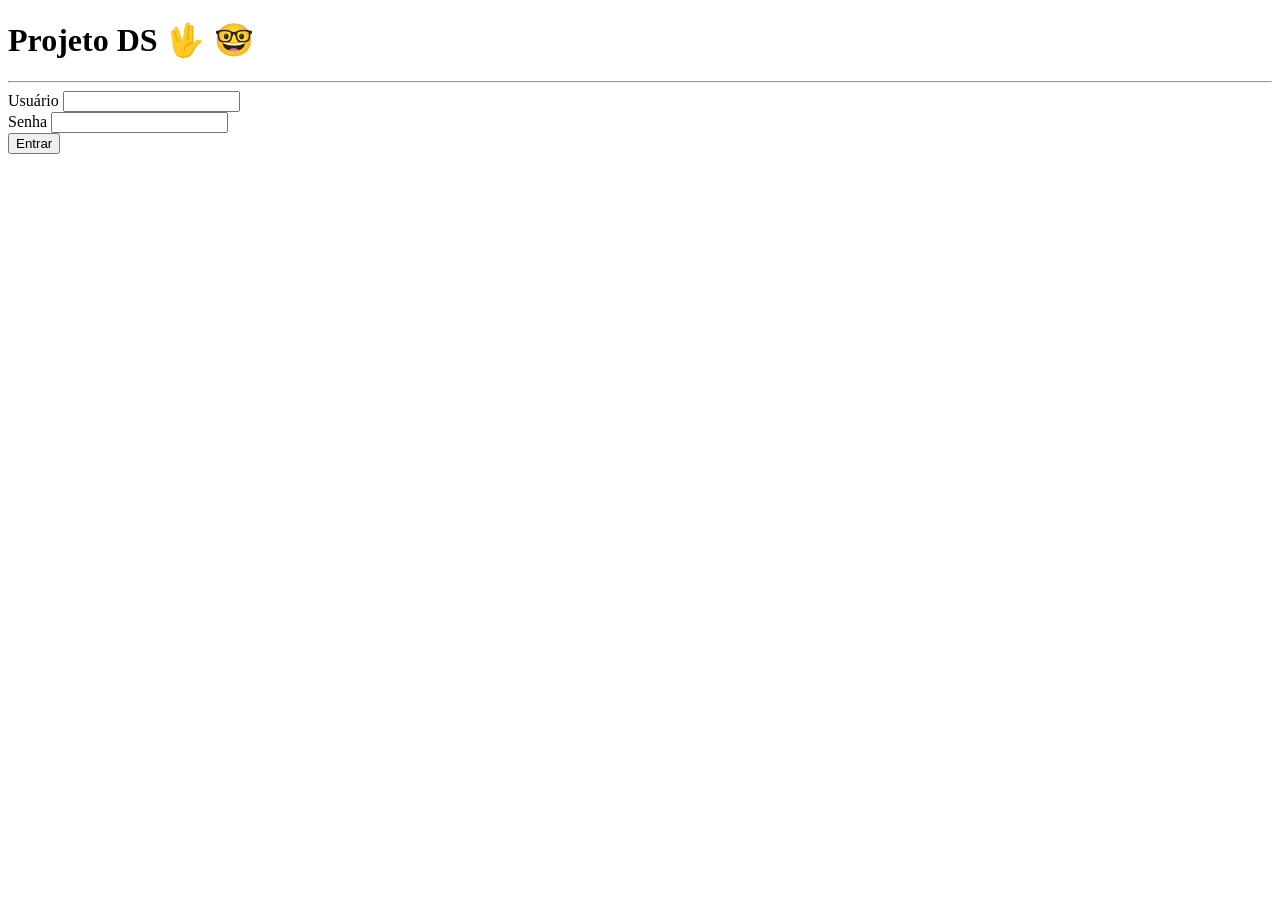
==== src/main/webapp/index.html @ af4033f2 "Redirecionamento da página de login" ====
<!DOCTYPE html>
<html lang="pt-br">

<head>
    <meta charset="UTF-8">
    <meta name="viewport" content="width=device-width, initial-scale=1.0">
    <link rel="stylesheet" href="style.css">
    <title>Projeto site DS &#x1F5A5;&#xFE0F;</title>
</head>

<body>
    <header>
        <h1>Projeto DS &#x1F596; &#x1F913;</h1>
        <hr>
    </header>
    <main>
        <form action="login" method="post">
            <div class="content">
                <div>
                    <label>Usuário</label>
                    <input type="text" name="users" class="inputUser"/>
                </div>
                <div>
                    <label>Senha</label>
                    <input type="password" name="passw" class="inputPassword"/>
                </div>
                <div>
                    <button type="submit">Entrar</button>
                </div>
            </div>
        </form>
    </main>
    <footer></footer>
</body>
</html>
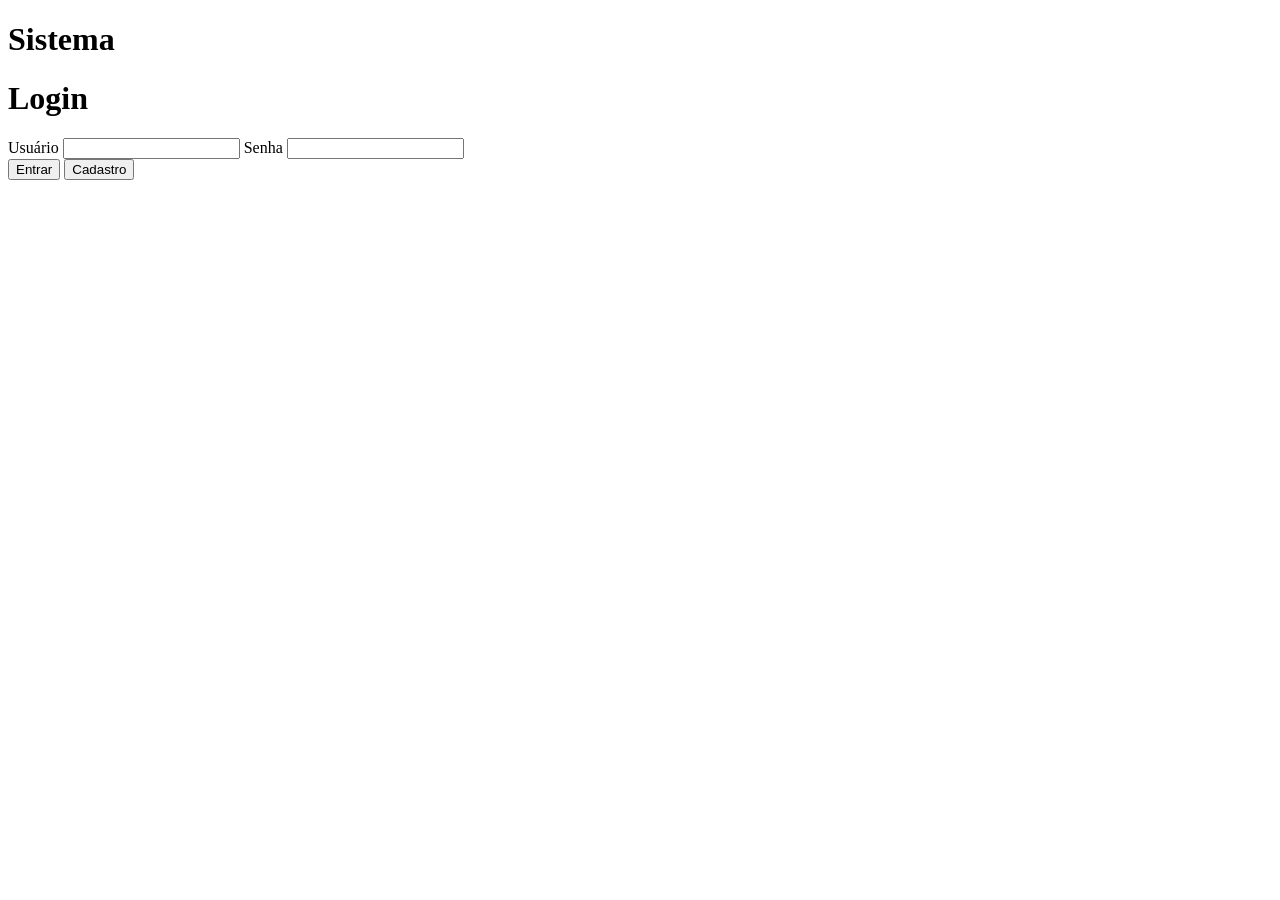
==== commit bb16adaf: "Configuração da tela de login com o banco de dados" ====
--- a/src/main/webapp/index.html
+++ b/src/main/webapp/index.html
@@ -1,34 +1,31 @@
-<!DOCTYPE html>
-<html lang="pt-br">
-
+ <!DOCTYPE html>
+<html lang="en">
 <head>
     <meta charset="UTF-8">
     <meta name="viewport" content="width=device-width, initial-scale=1.0">
-    <link rel="stylesheet" href="style.css">
-    <title>Projeto site DS &#x1F5A5;&#xFE0F;</title>
+    <title>Document</title>
 </head>
-
 <body>
     <header>
-        <h1>Projeto DS &#x1F596; &#x1F913;</h1>
-        <hr>
+        <h1>Sistema</h1>
     </header>
     <main>
-        <form action="login" method="post">
-            <div class="content">
-                <div>
-                    <label>Usuário</label>
-                    <input type="text" name="users" class="inputUser"/>
-                </div>
-                <div>
-                    <label>Senha</label>
-                    <input type="password" name="passw" class="inputPassword"/>
-                </div>
-                <div>
-                    <button type="submit">Entrar</button>
-                </div>
+        <setion>
+            <div>
+                <h1>Login</h1>
             </div>
-        </form>
+            <div>
+                <label>Usuário</label>
+                <input type="text" name="users" class= "inputUser"/>
+                <label>Senha</label>
+                <input type="password" name="passw" class="inputPassword" />
+            </div>
+            <div>
+                <button>Entrar</button>
+                <button>Cadastro</button>
+            </div>
+            </setion>
+        </setion>
     </main>
     <footer></footer>
 </body>
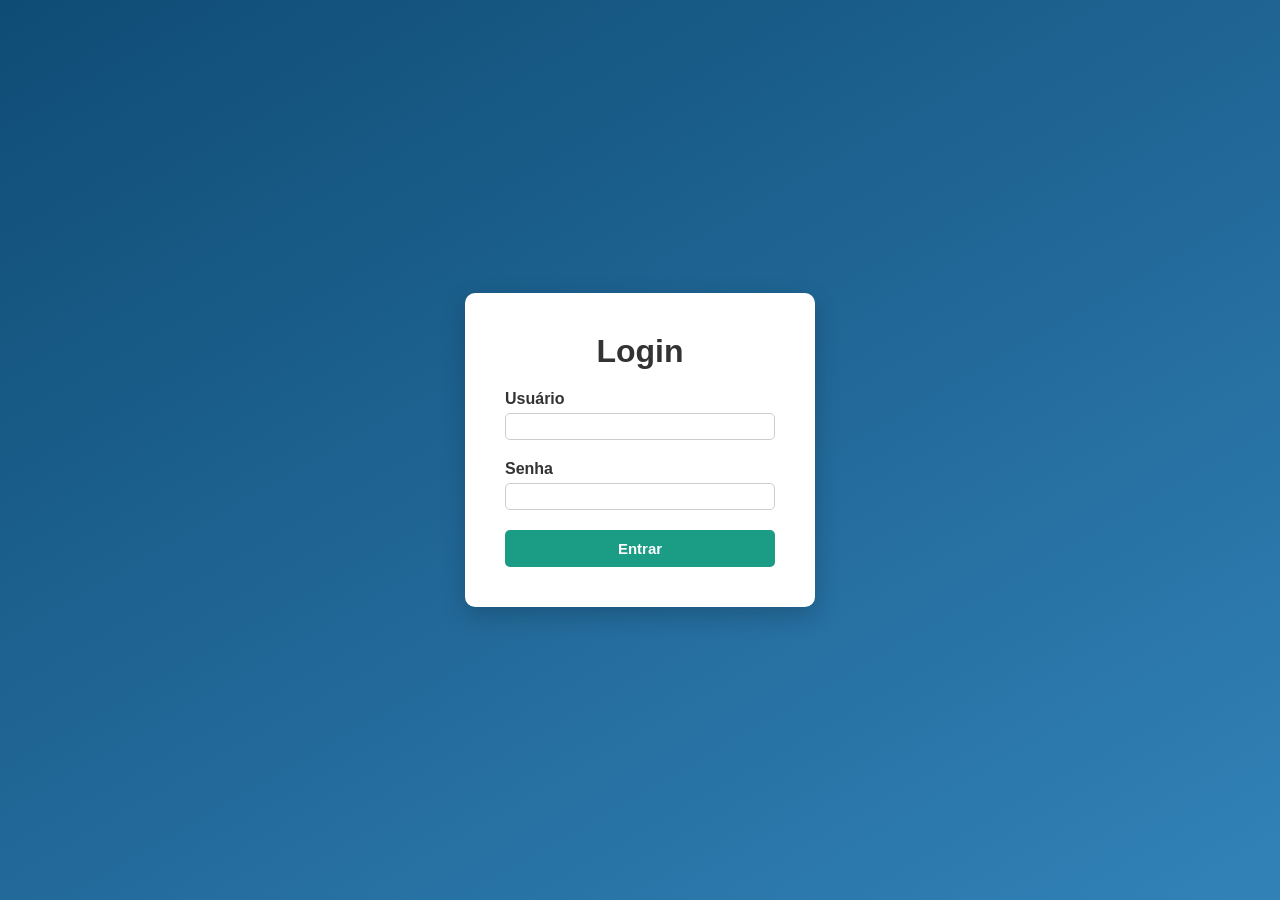
==== commit 8add13f1: "css tela de login" ====
--- a/src/main/webapp/index.html
+++ b/src/main/webapp/index.html
@@ -1,32 +1,27 @@
- <!DOCTYPE html>
-<html lang="en">
-<head>
-    <meta charset="UTF-8">
-    <meta name="viewport" content="width=device-width, initial-scale=1.0">
-    <title>Document</title>
-</head>
-<body>
-    <header>
-        <h1>Sistema</h1>
-    </header>
-    <main>
-        <setion>
-            <div>
+
+<!DOCTYPE html>
+<html>
+    <head>
+        <link rel="stylesheet" href="reset.css"/>
+        <link rel="stylesheet" href="color.css"/>
+        <link rel="stylesheet" href="login.css"/>
+        <title>Start Page</title>
+        <meta http-equiv="Content-Type" content="text/html; charset=UTF-8">
+    </head>
+    <body>
+        <form action="login" method="post">
+            <div class="container">
                 <h1>Login</h1>
+                <div>
+                    <label>Usuário</label>
+                    <input type="text" name="users" class="inputUser"/>
+                </div>
+                <div>
+                    <label>Senha</label>
+                    <input type="password" name="passw" class="inputPassword"/>
+                </div>
+                    <button type="submit">Entrar</button>
             </div>
-            <div>
-                <label>Usuário</label>
-                <input type="text" name="users" class= "inputUser"/>
-                <label>Senha</label>
-                <input type="password" name="passw" class="inputPassword" />
-            </div>
-            <div>
-                <button>Entrar</button>
-                <button>Cadastro</button>
-            </div>
-            </setion>
-        </setion>
-    </main>
-    <footer></footer>
-</body>
-</html>+        </form>
+    </body>
+</html>
--- a/src/main/webapp/color.css
+++ b/src/main/webapp/color.css
@@ -0,0 +1,19 @@
+:root {
+    /* Cores principais */
+    --primary-dark: #0f4c75;
+    --primary-medium: #3282b8;
+    --primary-light: #bbe1fa;
+
+    /* Cor de ação (botões / confirmação) */
+    --success: #1b9c85;
+    --success-hover: #157a6e;
+
+    /* Neutros */
+    --white: #ffffff;
+    --gray-light: #f5f5f5;
+    --gray-medium: #cccccc;
+    --gray-dark: #333333;
+
+    /* Sombra */
+    --shadow-default: rgba(0, 0, 0, 0.2);
+}
--- a/src/main/webapp/login.css
+++ b/src/main/webapp/login.css
@@ -0,0 +1,64 @@
+body {
+    height: 100vh;
+    background: linear-gradient(150deg, var(--primary-dark), var(--primary-medium));
+    display: flex;
+    justify-content: center;
+    align-items: center;
+}
+
+/*contaier principal*/
+.container {
+    background-color: var(--white);
+    padding: 40px;
+    width: 350px;
+    box-shadow: 0px 8px 25px var(--shadow-default);
+    border-radius: 10px;
+}
+
+/* Titulo */
+.container h1 {
+    text-align: center;
+    margin-bottom: 20px;
+    color: var(--gray-dark);
+}
+
+label {
+    display: block;
+    margin-bottom: 5px;
+    font-weight: bold;
+    color: var(--gray-dark);
+}
+
+input {
+    width: 100%;
+    padding: 5px;
+    margin-bottom: 20px;
+    border-radius: 5px;
+    border: 1px solid var(--gray-medium);
+    transition: 0.3s; 
+    
+}
+
+input:focus {
+    border-color: var(--primary-medium);
+    outline: none; 
+    box-shadow: 0 0 5px var(--primary-medium);
+}
+
+button {
+    width: 100%;
+    padding: 10px;
+    background-color: var(--success);
+    border: none;
+    border-radius: 5px;
+    color: var(--white);
+    font-size: 15px;
+    font-weight: bold;
+    cursor: pointer;
+    transition: 0.3s;   
+}
+
+button:hover {
+    background-color: var(--success-hover);
+}
+
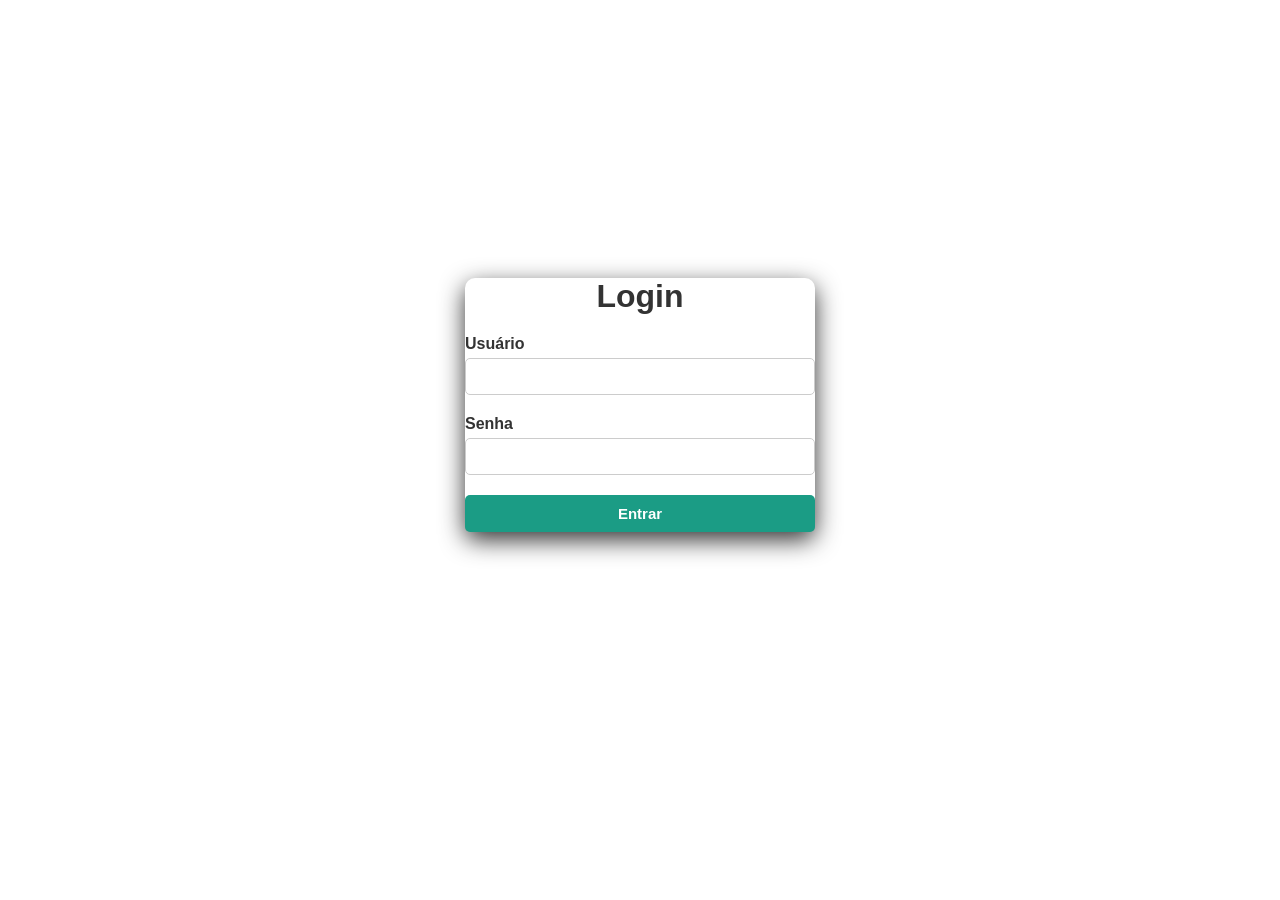
==== commit 582ed1aa: "Atualização do login, reset, color" ====
--- a/src/main/webapp/index.html
+++ b/src/main/webapp/index.html
@@ -1,5 +1,4 @@
-
-<!DOCTYPE html>
+<!DOCTYPE htm>
 <html>
     <head>
         <link rel="stylesheet" href="reset.css"/>
--- a/src/main/webapp/color.css
+++ b/src/main/webapp/color.css
@@ -15,5 +15,5 @@
     --gray-dark: #333333;
 
     /* Sombra */
-    --shadow-default: rgba(0, 0, 0, 0.2);
+    --shadow-default: #333333;
 }
--- a/src/main/webapp/login.css
+++ b/src/main/webapp/login.css
@@ -1,21 +1,21 @@
 body {
-    height: 100vh;
-    background: linear-gradient(150deg, var(--primary-dark), var(--primary-medium));
+    height: 90vh;
+    background: liner-gradient(150deg, var(--primary-dark), var(--primary-medium));
     display: flex;
     justify-content: center;
     align-items: center;
 }
 
-/*contaier principal*/
+/*Container principal*/
 .container {
     background-color: var(--white);
-    padding: 40px;
+    padding: 40x;
     width: 350px;
     box-shadow: 0px 8px 25px var(--shadow-default);
     border-radius: 10px;
 }
 
-/* Titulo */
+/*Título*/
 .container h1 {
     text-align: center;
     margin-bottom: 20px;
@@ -31,17 +31,16 @@
 
 input {
     width: 100%;
-    padding: 5px;
+    padding: 10px;
     margin-bottom: 20px;
     border-radius: 5px;
     border: 1px solid var(--gray-medium);
-    transition: 0.3s; 
-    
+    transition: 0.3s;
 }
 
 input:focus {
     border-color: var(--primary-medium);
-    outline: none; 
+    outline: none;
     box-shadow: 0 0 5px var(--primary-medium);
 }
 
@@ -55,10 +54,9 @@
     font-size: 15px;
     font-weight: bold;
     cursor: pointer;
-    transition: 0.3s;   
+    transition: 0.3s;
 }
 
 button:hover {
     background-color: var(--success-hover);
 }
-
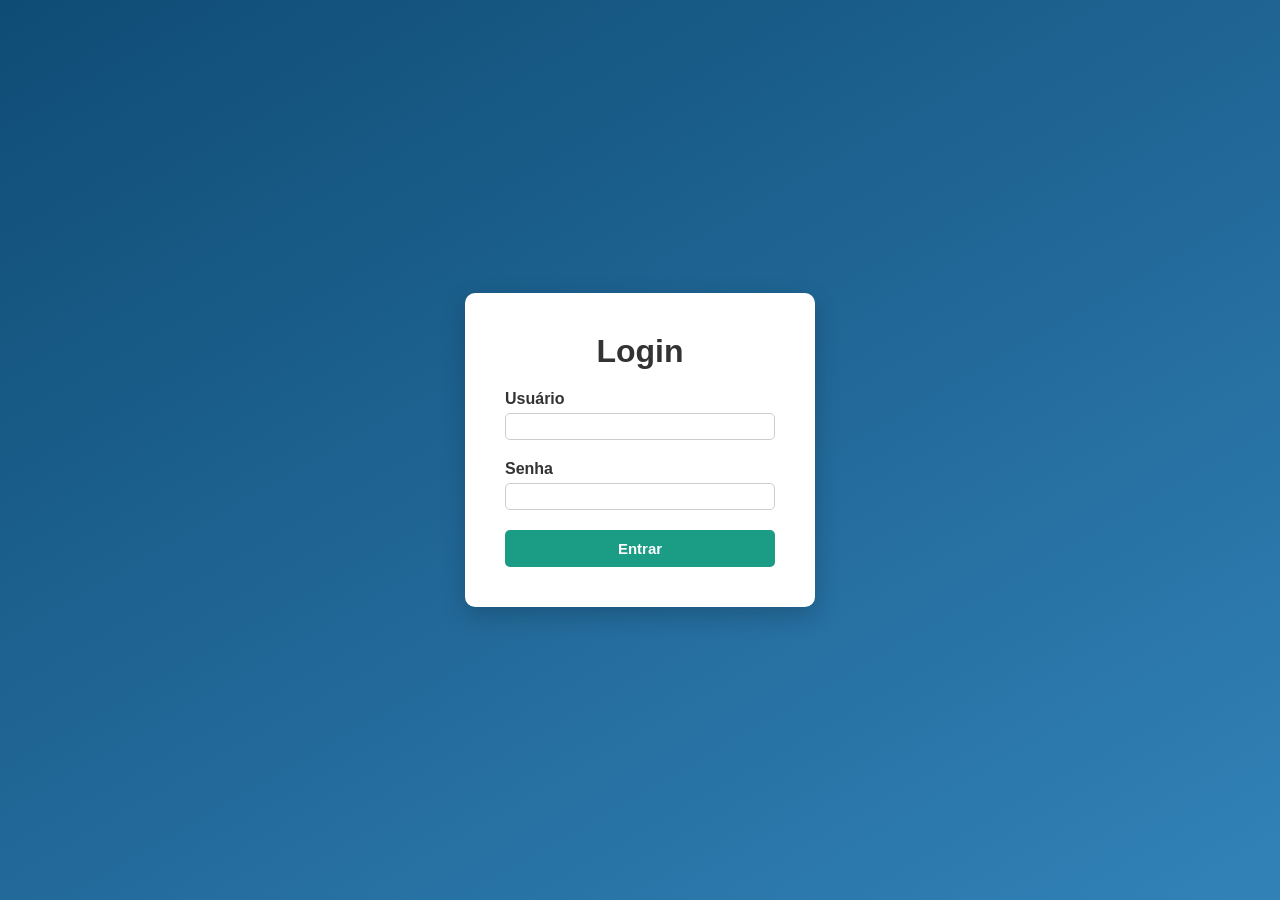
==== commit 0399da16: "Criação da pagina de dashboard" ====
--- a/src/main/webapp/index.html
+++ b/src/main/webapp/index.html
@@ -1,9 +1,9 @@
-<!DOCTYPE htm>
+<!DOCTYPE html>
 <html>
     <head>
-        <link rel="stylesheet" href="reset.css"/>
-        <link rel="stylesheet" href="color.css"/>
-        <link rel="stylesheet" href="login.css"/>
+        <link rel="stylesheet" href="css/reset.css"/>
+        <link rel="stylesheet" href="css/color.css"/>
+        <link rel="stylesheet" href="css/login.css"/>
         <title>Start Page</title>
         <meta http-equiv="Content-Type" content="text/html; charset=UTF-8">
     </head>
--- a/src/main/webapp/css/color.css
+++ b/src/main/webapp/css/color.css
@@ -0,0 +1,19 @@
+:root {
+    /* Cores principais */
+    --primary-dark: #0f4c75;
+    --primary-medium: #3282b8;
+    --primary-light: #bbe1fa;
+
+    /* Cor de ação (botões / confirmação) */
+    --success: #1b9c85;
+    --success-hover: #157a6e;
+
+    /* Neutros */
+    --white: #ffffff;
+    --gray-light: #f5f5f5;
+    --gray-medium: #cccccc;
+    --gray-dark: #333333;
+
+    /* Sombra */
+    --shadow-default: rgba(0, 0, 0, 0.2);
+}
--- a/src/main/webapp/css/login.css
+++ b/src/main/webapp/css/login.css
@@ -0,0 +1,64 @@
+body {
+    height: 100vh;
+    background: linear-gradient(150deg, var(--primary-dark), var(--primary-medium));
+    display: flex;
+    justify-content: center;
+    align-items: center;
+}
+
+/*contaier principal*/
+.container {
+    background-color: var(--white);
+    padding: 40px;
+    width: 350px;
+    box-shadow: 0px 8px 25px var(--shadow-default);
+    border-radius: 10px;
+}
+
+/* Titulo */
+.container h1 {
+    text-align: center;
+    margin-bottom: 20px;
+    color: var(--gray-dark);
+}
+
+label {
+    display: block;
+    margin-bottom: 5px;
+    font-weight: bold;
+    color: var(--gray-dark);
+}
+
+input {
+    width: 100%;
+    padding: 5px;
+    margin-bottom: 20px;
+    border-radius: 5px;
+    border: 1px solid var(--gray-medium);
+    transition: 0.3s; 
+    
+}
+
+input:focus {
+    border-color: var(--primary-medium);
+    outline: none; 
+    box-shadow: 0 0 5px var(--primary-medium);
+}
+
+button {
+    width: 100%;
+    padding: 10px;
+    background-color: var(--success);
+    border: none;
+    border-radius: 5px;
+    color: var(--white);
+    font-size: 15px;
+    font-weight: bold;
+    cursor: pointer;
+    transition: 0.3s;   
+}
+
+button:hover {
+    background-color: var(--success-hover);
+}
+
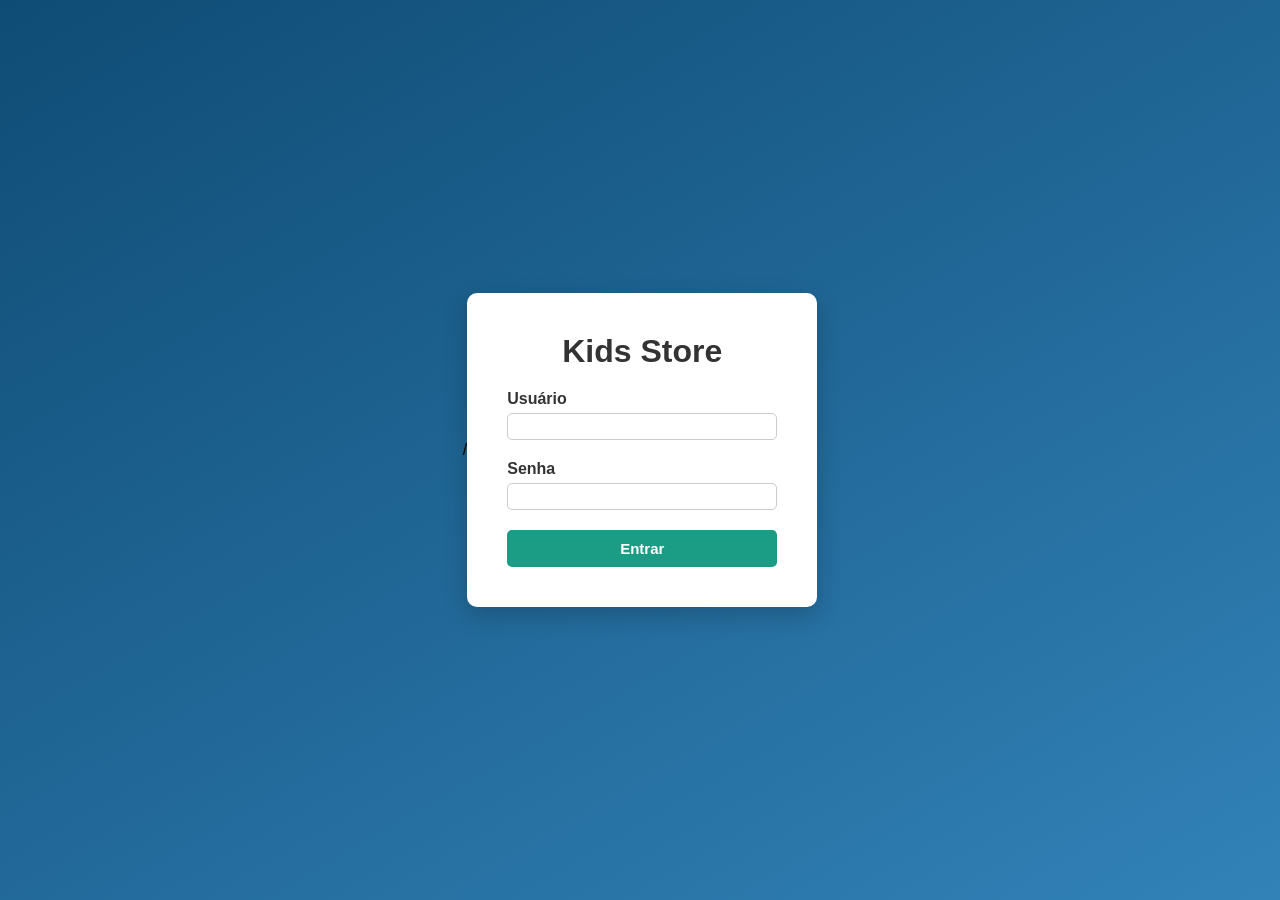
==== commit a9d121e0: "Atualização java" ====
--- a/src/main/webapp/index.html
+++ b/src/main/webapp/index.html
@@ -1,16 +1,16 @@
-<!DOCTYPE html>
+/<!DOCTYPE htm>
 <html>
     <head>
         <link rel="stylesheet" href="css/reset.css"/>
         <link rel="stylesheet" href="css/color.css"/>
         <link rel="stylesheet" href="css/login.css"/>
-        <title>Start Page</title>
+        <title>Sistema de estoque</title>
         <meta http-equiv="Content-Type" content="text/html; charset=UTF-8">
     </head>
     <body>
-        <form action="login" method="post">
+        <form action="api/login" method="post">
             <div class="container">
-                <h1>Login</h1>
+                <h1>Kids Store</h1>
                 <div>
                     <label>Usuário</label>
                     <input type="text" name="users" class="inputUser"/>
@@ -18,9 +18,9 @@
                 <div>
                     <label>Senha</label>
                     <input type="password" name="passw" class="inputPassword"/>
-                </div>
                     <button type="submit">Entrar</button>
             </div>
+                
         </form>
     </body>
 </html>
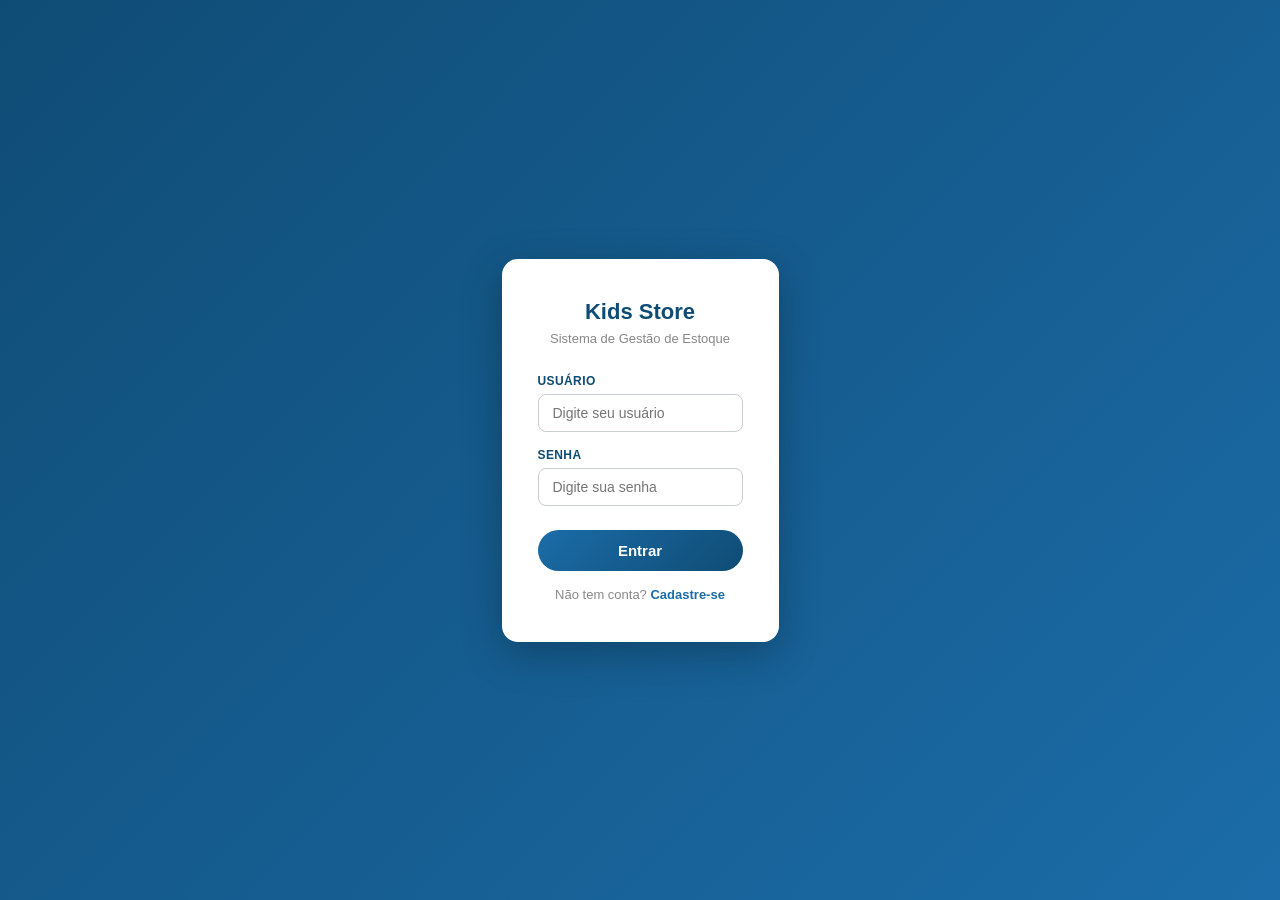
==== commit a6f1e474: "Criação de algumas funcionalidades utéis, ajeitei a css no visual do login e gerenciamento, coloque " ====
--- a/src/main/webapp/index.html
+++ b/src/main/webapp/index.html
@@ -1,26 +1,45 @@
-/<!DOCTYPE htm>
+<!DOCTYPE html>
 <html>
-    <head>
-        <link rel="stylesheet" href="css/reset.css"/>
-        <link rel="stylesheet" href="css/color.css"/>
-        <link rel="stylesheet" href="css/login.css"/>
-        <title>Sistema de estoque</title>
-        <meta http-equiv="Content-Type" content="text/html; charset=UTF-8">
-    </head>
-    <body>
-        <form action="api/login" method="post">
-            <div class="container">
-                <h1>Kids Store</h1>
-                <div>
-                    <label>Usuário</label>
-                    <input type="text" name="users" class="inputUser"/>
-                </div>
-                <div>
-                    <label>Senha</label>
-                    <input type="password" name="passw" class="inputPassword"/>
-                    <button type="submit">Entrar</button>
+<head>
+    <link rel="stylesheet" href="css/reset.css"/>
+    <link rel="stylesheet" href="css/color.css"/>
+    <link rel="stylesheet" href="css/login.css"/>
+    <title>Sistema de Estoque - Login</title>
+    <meta charset="UTF-8">
+    <meta name="viewport" content="width=device-width, initial-scale=1.0">
+</head>
+<body>
+    <form action="login" method="post">
+        <div class="login-container">
+            <h1 class="login-titulo">Kids Store</h1>
+            <p class="login-subtitulo">Sistema de Gestão de Estoque</p>
+
+            <!-- Mostra erro se veio da URL ?erro=1 -->
+            <div id="msgErroLogin" class="login-erro" style="display:none">
+                Usuário ou senha incorretos. Tente novamente.
             </div>
-                
-        </form>
-    </body>
+
+            <div class="campo-login">
+                <label for="usuario">Usuário</label>
+                <input type="text" name="usuario" id="usuario" placeholder="Digite seu usuário" />
+            </div>
+
+            <div class="campo-login">
+                <label for="password">Senha</label>
+                <input type="password" name="password" id="password" placeholder="Digite sua senha" />
+            </div>
+
+            <button type="submit" class="btn-login">Entrar</button>
+
+            <p class="login-link">Não tem conta? <a href="pages/cadastro.html">Cadastre-se</a></p>
+        </div>
+    </form>
+
+    <script>
+        // Mostra mensagem de erro se URL tiver ?erro=1
+        if (window.location.search.includes("erro=1")) {
+            document.getElementById("msgErroLogin").style.display = "block";
+        }
+    </script>
+</body>
 </html>
--- a/src/main/webapp/css/color.css
+++ b/src/main/webapp/css/color.css
@@ -1,19 +1,20 @@
 :root {
     /* Cores principais */
-    --primary-dark: #0f4c75;
-    --primary-medium: #3282b8;
-    --primary-light: #bbe1fa;
+    --primary-dark:   #0f4c75;
+    --primary-medium: #1b6ca8;
+    --primary-light:  #bee3f8;
 
-    /* Cor de ação (botões / confirmação) */
-    --success: #1b9c85;
-    --success-hover: #157a6e;
+    /* Ação / confirmação */
+    --success:        #1b9c85;
+    --success-hover:  #157a6e;
 
     /* Neutros */
-    --white: #ffffff;
-    --gray-light: #f5f5f5;
-    --gray-medium: #cccccc;
-    --gray-dark: #333333;
+    --white:          #ffffff;
+    --gray-light:     #f4f6f9;
+    --gray-medium:    #c8cdd4;
+    --gray-dark:      #2d3748;
 
     /* Sombra */
-    --shadow-default: rgba(0, 0, 0, 0.2);
-}+    --shadow-default: rgba(15, 76, 117, 0.12);
+    --shadow-hover:   rgba(15, 76, 117, 0.22);
+}
--- a/src/main/webapp/css/login.css
+++ b/src/main/webapp/css/login.css
@@ -1,64 +1,103 @@
 body {
-    height: 100vh;
-    background: linear-gradient(150deg, var(--primary-dark), var(--primary-medium));
+    background: linear-gradient(135deg, var(--primary-dark) 0%, var(--primary-medium) 100%);
+    min-height: 100vh;
     display: flex;
+    align-items: center;
     justify-content: center;
-    align-items: center;
+    font-family: 'Segoe UI', Arial, Helvetica, sans-serif;
 }
 
-/*contaier principal*/
-.container {
+.login-container {
     background-color: var(--white);
-    padding: 40px;
-    width: 350px;
-    box-shadow: 0px 8px 25px var(--shadow-default);
-    border-radius: 10px;
+    padding: 40px 36px;
+    border-radius: 16px;
+    box-shadow: 0 12px 40px rgba(0,0,0,0.25);
+    width: 100%;
+    max-width: 360px;
+    text-align: center;
 }
 
-/* Titulo */
-.container h1 {
-    text-align: center;
-    margin-bottom: 20px;
-    color: var(--gray-dark);
+.login-titulo {
+    font-size: 22px;
+    color: var(--primary-dark);
+    font-weight: bold;
+    margin-bottom: 6px;
 }
 
-label {
-    display: block;
-    margin-bottom: 5px;
-    font-weight: bold;
-    color: var(--gray-dark);
+.login-subtitulo {
+    font-size: 13px;
+    color: #888;
+    margin-bottom: 28px;
 }
 
-input {
-    width: 100%;
-    padding: 5px;
-    margin-bottom: 20px;
-    border-radius: 5px;
-    border: 1px solid var(--gray-medium);
-    transition: 0.3s; 
-    
+.campo-login {
+    display: flex;
+    flex-direction: column;
+    text-align: left;
+    margin-bottom: 16px;
 }
 
-input:focus {
-    border-color: var(--primary-medium);
-    outline: none; 
-    box-shadow: 0 0 5px var(--primary-medium);
+.campo-login label {
+    font-size: 12px;
+    font-weight: bold;
+    color: var(--primary-dark);
+    text-transform: uppercase;
+    letter-spacing: 0.4px;
+    margin-bottom: 6px;
 }
 
-button {
-    width: 100%;
-    padding: 10px;
-    background-color: var(--success);
-    border: none;
-    border-radius: 5px;
-    color: var(--white);
-    font-size: 15px;
-    font-weight: bold;
-    cursor: pointer;
-    transition: 0.3s;   
+.campo-login input {
+    padding: 10px 14px;
+    border: 1px solid var(--gray-medium);
+    border-radius: 8px;
+    outline: none;
+    font-size: 14px;
+    transition: border-color 0.2s;
 }
 
-button:hover {
-    background-color: var(--success-hover);
+.campo-login input:focus {
+    border-color: var(--primary-medium);
+    box-shadow: 0 0 0 2px rgba(27,108,168,0.12);
 }
 
+.btn-login {
+    width: 100%;
+    padding: 12px;
+    background: linear-gradient(135deg, var(--primary-medium), var(--primary-dark));
+    color: var(--white);
+    border: none;
+    border-radius: 30px;
+    cursor: pointer;
+    font-weight: bold;
+    font-size: 15px;
+    margin-top: 8px;
+    transition: opacity 0.2s;
+}
+
+.btn-login:hover {
+    opacity: 0.9;
+}
+
+.login-link {
+    font-size: 13px;
+    color: #888;
+    margin-top: 16px;
+}
+
+.login-link a {
+    color: var(--primary-medium);
+    font-weight: bold;
+    text-decoration: none;
+}
+
+.login-erro {
+    background-color: #f8d7da;
+    color: #721c24;
+    border: 1px solid #f5c6cb;
+    border-radius: 8px;
+    padding: 10px 14px;
+    font-size: 13px;
+    font-weight: bold;
+    margin-bottom: 16px;
+    text-align: left;
+}
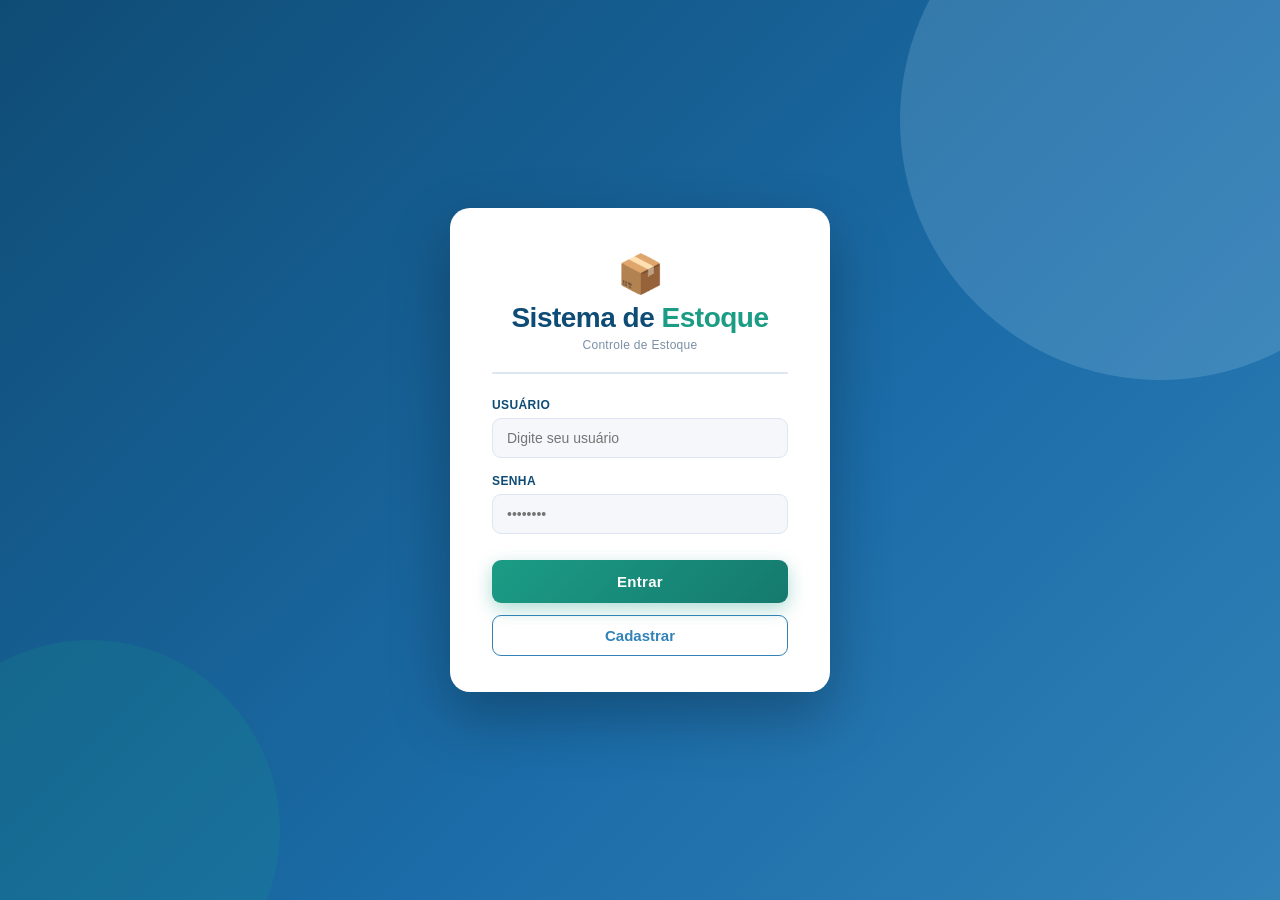
==== commit a1d46928: "Projeto atualizado de sistema de estoque" ====
--- a/src/main/webapp/index.html
+++ b/src/main/webapp/index.html
@@ -1,44 +1,56 @@
 <!DOCTYPE html>
-<html>
+<html lang="pt-BR">
 <head>
     <link rel="stylesheet" href="css/reset.css"/>
     <link rel="stylesheet" href="css/color.css"/>
     <link rel="stylesheet" href="css/login.css"/>
-    <title>Sistema de Estoque - Login</title>
+    <title>Sistema de Estoque — Login</title>
     <meta charset="UTF-8">
     <meta name="viewport" content="width=device-width, initial-scale=1.0">
 </head>
 <body>
-    <form action="login" method="post">
-        <div class="login-container">
-            <h1 class="login-titulo">Kids Store</h1>
-            <p class="login-subtitulo">Sistema de Gestão de Estoque</p>
+    <div class="login-bg">
+        <div class="blob blob1"></div>
+        <div class="blob blob2"></div>
+    </div>
+    <form action="login" method="post" class="login-form">
+        <div class="login-card">
+            <div class="login-brand">
+                <div class="brand-icon">📦</div>
+                <div class="brand-text">
+                    <span class="brand-kids">Sistema de </span><span class="brand-store">Estoque</span>
+                </div>
+                <p class="brand-sub">Controle de Estoque</p>
+            </div>
+            <div class="login-divider"></div>
 
-            <!-- Mostra erro se veio da URL ?erro=1 -->
-            <div id="msgErroLogin" class="login-erro" style="display:none">
-                Usuário ou senha incorretos. Tente novamente.
+            <div id="msgCadastro" class="msg-login sucesso" style="display:none">
+                ✅ Cadastro realizado! Faça login para continuar.
+            </div>
+            <div id="msgErro" class="msg-login erro" style="display:none">
+                ❌ Usuário ou senha incorretos. Tente novamente.
             </div>
 
-            <div class="campo-login">
+            <div class="login-field">
                 <label for="usuario">Usuário</label>
-                <input type="text" name="usuario" id="usuario" placeholder="Digite seu usuário" />
+                <input type="text" id="usuario" name="usuario" placeholder="Digite seu usuário" autocomplete="username" required/>
             </div>
-
-            <div class="campo-login">
+            <div class="login-field">
                 <label for="password">Senha</label>
-                <input type="password" name="password" id="password" placeholder="Digite sua senha" />
+                <input type="password" id="password" name="password" placeholder="••••••••" autocomplete="current-password" required/>
             </div>
-
-            <button type="submit" class="btn-login">Entrar</button>
-
-            <p class="login-link">Não tem conta? <a href="pages/cadastro.html">Cadastre-se</a></p>
+            <button type="submit" class="login-btn">Entrar</button>
+            <a href="pages/cadastro.html" class="btn-cadastrar-login">Cadastrar</a>
         </div>
     </form>
-
     <script>
-        // Mostra mensagem de erro se URL tiver ?erro=1
-        if (window.location.search.includes("erro=1")) {
-            document.getElementById("msgErroLogin").style.display = "block";
+        const params = new URLSearchParams(window.location.search);
+        if (params.get("usuario")) {
+            document.getElementById("usuario").value = params.get("usuario");
+            document.getElementById("msgCadastro").style.display = "block";
+        }
+        if (params.get("erro") === "1") {
+            document.getElementById("msgErro").style.display = "block";
         }
     </script>
 </body>
--- a/src/main/webapp/css/color.css
+++ b/src/main/webapp/css/color.css
@@ -1,20 +1,19 @@
 :root {
-    /* Cores principais */
     --primary-dark:   #0f4c75;
-    --primary-medium: #1b6ca8;
-    --primary-light:  #bee3f8;
-
-    /* Ação / confirmação */
+    --primary-medium: #3282b8;
+    --primary-light:  #bbe1fa;
     --success:        #1b9c85;
     --success-hover:  #157a6e;
-
-    /* Neutros */
     --white:          #ffffff;
-    --gray-light:     #f4f6f9;
-    --gray-medium:    #c8cdd4;
-    --gray-dark:      #2d3748;
-
-    /* Sombra */
-    --shadow-default: rgba(15, 76, 117, 0.12);
-    --shadow-hover:   rgba(15, 76, 117, 0.22);
+    --gray-light:     #f5f5f5;
+    --gray-medium:    #cccccc;
+    --gray-dark:      #333333;
+    --shadow-default: rgba(0,0,0,0.10);
+    --shadow-hover:   rgba(0,0,0,0.18);
+    --danger:         #e74c3c;
+    --danger-hover:   #c0392b;
+    --warning:        #f39c12;
+    --bg-page:        #eef2f7;
+    --border-light:   #dde6f0;
+    --text-muted:     #7a8fa6;
 }
--- a/src/main/webapp/css/login.css
+++ b/src/main/webapp/css/login.css
@@ -1,103 +1,71 @@
-body {
-    background: linear-gradient(135deg, var(--primary-dark) 0%, var(--primary-medium) 100%);
-    min-height: 100vh;
-    display: flex;
-    align-items: center;
-    justify-content: center;
-    font-family: 'Segoe UI', Arial, Helvetica, sans-serif;
+* { box-sizing: border-box; margin: 0; padding: 0; }
+body { min-height: 100vh; display: flex; justify-content: center; align-items: center; background: linear-gradient(135deg, #0f4c75 0%, #1b6ca8 60%, #3282b8 100%); font-family: Arial, Helvetica, sans-serif; overflow: hidden; }
+
+/* blobs decorativos */
+.login-bg { position: fixed; inset: 0; pointer-events: none; }
+.blob { position: absolute; border-radius: 50%; opacity: 0.18; }
+.blob1 { width: 520px; height: 520px; background: #bbe1fa; top: -140px; right: -140px; animation: float 8s ease-in-out infinite; }
+.blob2 { width: 380px; height: 380px; background: #1b9c85; bottom: -120px; left: -100px; animation: float 10s ease-in-out infinite reverse; }
+@keyframes float { 0%,100%{transform:translateY(0)} 50%{transform:translateY(-28px)} }
+
+/* card */
+.login-form { z-index: 1; }
+.login-card {
+    background: #fff;
+    padding: 44px 42px 36px;
+    width: 380px;
+    border-radius: 20px;
+    box-shadow: 0 24px 60px rgba(0,0,0,0.28);
+    animation: cardUp 0.5s cubic-bezier(.22,1,.36,1) both;
+}
+@keyframes cardUp { from{transform:translateY(32px);opacity:0} to{transform:translateY(0);opacity:1} }
+
+/* brand */
+.login-brand { text-align: center; margin-bottom: 20px; }
+.brand-icon { font-size: 38px; margin-bottom: 8px; }
+.brand-text { font-size: 28px; font-weight: 900; letter-spacing: -0.5px; line-height: 1; }
+.brand-kids  { color: #0f4c75; }
+.brand-store { color: #1b9c85; }
+.brand-sub { margin-top: 6px; font-size: 12px; color: #7a8fa6; letter-spacing: 0.3px; }
+
+.login-divider { height: 1.5px; background: #dde6f0; margin: 20px 0 24px; border-radius: 2px; }
+
+/* campos */
+.login-field { margin-bottom: 16px; }
+.login-field label { display: block; margin-bottom: 6px; font-size: 12px; font-weight: bold; color: #0f4c75; text-transform: uppercase; letter-spacing: 0.4px; }
+.login-field input { width: 100%; padding: 11px 14px; border-radius: 9px; border: 1.5px solid #dde6f0; font-size: 14px; background: #f5f7fa; transition: border-color .2s, box-shadow .2s, background .2s; }
+.login-field input:focus { border-color: #3282b8; box-shadow: 0 0 0 3px rgba(50,130,184,.13); background: #fff; outline: none; }
+
+/* botão */
+.login-btn { width: 100%; padding: 13px; margin-top: 10px; background: linear-gradient(135deg, #1b9c85, #157a6e); color: #fff; border: none; border-radius: 9px; font-size: 15px; font-weight: bold; cursor: pointer; letter-spacing: 0.3px; transition: opacity .2s, transform .15s, box-shadow .2s; box-shadow: 0 6px 18px rgba(27,156,133,.35); }
+.login-btn:hover { opacity: .92; transform: translateY(-2px); box-shadow: 0 10px 24px rgba(27,156,133,.4); }
+.login-btn:active { transform: translateY(0); }
+
+.btn-cadastrar-login {
+    display: block;
+    text-align: center;
+    margin-top: 12px;
+    padding: 11px;
+    background: transparent;
+    color: var(--primary-medium);
+    border: 1.5px solid var(--primary-medium);
+    border-radius: 9px;
+    font-size: 15px;
+    font-weight: bold;
+    text-decoration: none;
+    transition: background-color 0.2s, color 0.2s;
+}
+.btn-cadastrar-login:hover {
+    background-color: var(--primary-light);
+    color: var(--primary-dark);
 }
 
-.login-container {
-    background-color: var(--white);
-    padding: 40px 36px;
-    border-radius: 16px;
-    box-shadow: 0 12px 40px rgba(0,0,0,0.25);
-    width: 100%;
-    max-width: 360px;
-    text-align: center;
-}
-
-.login-titulo {
-    font-size: 22px;
-    color: var(--primary-dark);
-    font-weight: bold;
-    margin-bottom: 6px;
-}
-
-.login-subtitulo {
-    font-size: 13px;
-    color: #888;
-    margin-bottom: 28px;
-}
-
-.campo-login {
-    display: flex;
-    flex-direction: column;
-    text-align: left;
-    margin-bottom: 16px;
-}
-
-.campo-login label {
-    font-size: 12px;
-    font-weight: bold;
-    color: var(--primary-dark);
-    text-transform: uppercase;
-    letter-spacing: 0.4px;
-    margin-bottom: 6px;
-}
-
-.campo-login input {
+.msg-login {
     padding: 10px 14px;
-    border: 1px solid var(--gray-medium);
     border-radius: 8px;
-    outline: none;
-    font-size: 14px;
-    transition: border-color 0.2s;
-}
-
-.campo-login input:focus {
-    border-color: var(--primary-medium);
-    box-shadow: 0 0 0 2px rgba(27,108,168,0.12);
-}
-
-.btn-login {
-    width: 100%;
-    padding: 12px;
-    background: linear-gradient(135deg, var(--primary-medium), var(--primary-dark));
-    color: var(--white);
-    border: none;
-    border-radius: 30px;
-    cursor: pointer;
-    font-weight: bold;
-    font-size: 15px;
-    margin-top: 8px;
-    transition: opacity 0.2s;
-}
-
-.btn-login:hover {
-    opacity: 0.9;
-}
-
-.login-link {
-    font-size: 13px;
-    color: #888;
-    margin-top: 16px;
-}
-
-.login-link a {
-    color: var(--primary-medium);
-    font-weight: bold;
-    text-decoration: none;
-}
-
-.login-erro {
-    background-color: #f8d7da;
-    color: #721c24;
-    border: 1px solid #f5c6cb;
-    border-radius: 8px;
-    padding: 10px 14px;
+    margin-bottom: 14px;
     font-size: 13px;
     font-weight: bold;
-    margin-bottom: 16px;
-    text-align: left;
 }
+.msg-login.sucesso { background:#d4edda; color:#155724; border:1px solid #c3e6cb; }
+.msg-login.erro    { background:#f8d7da; color:#721c24; border:1px solid #f5c6cb; }
